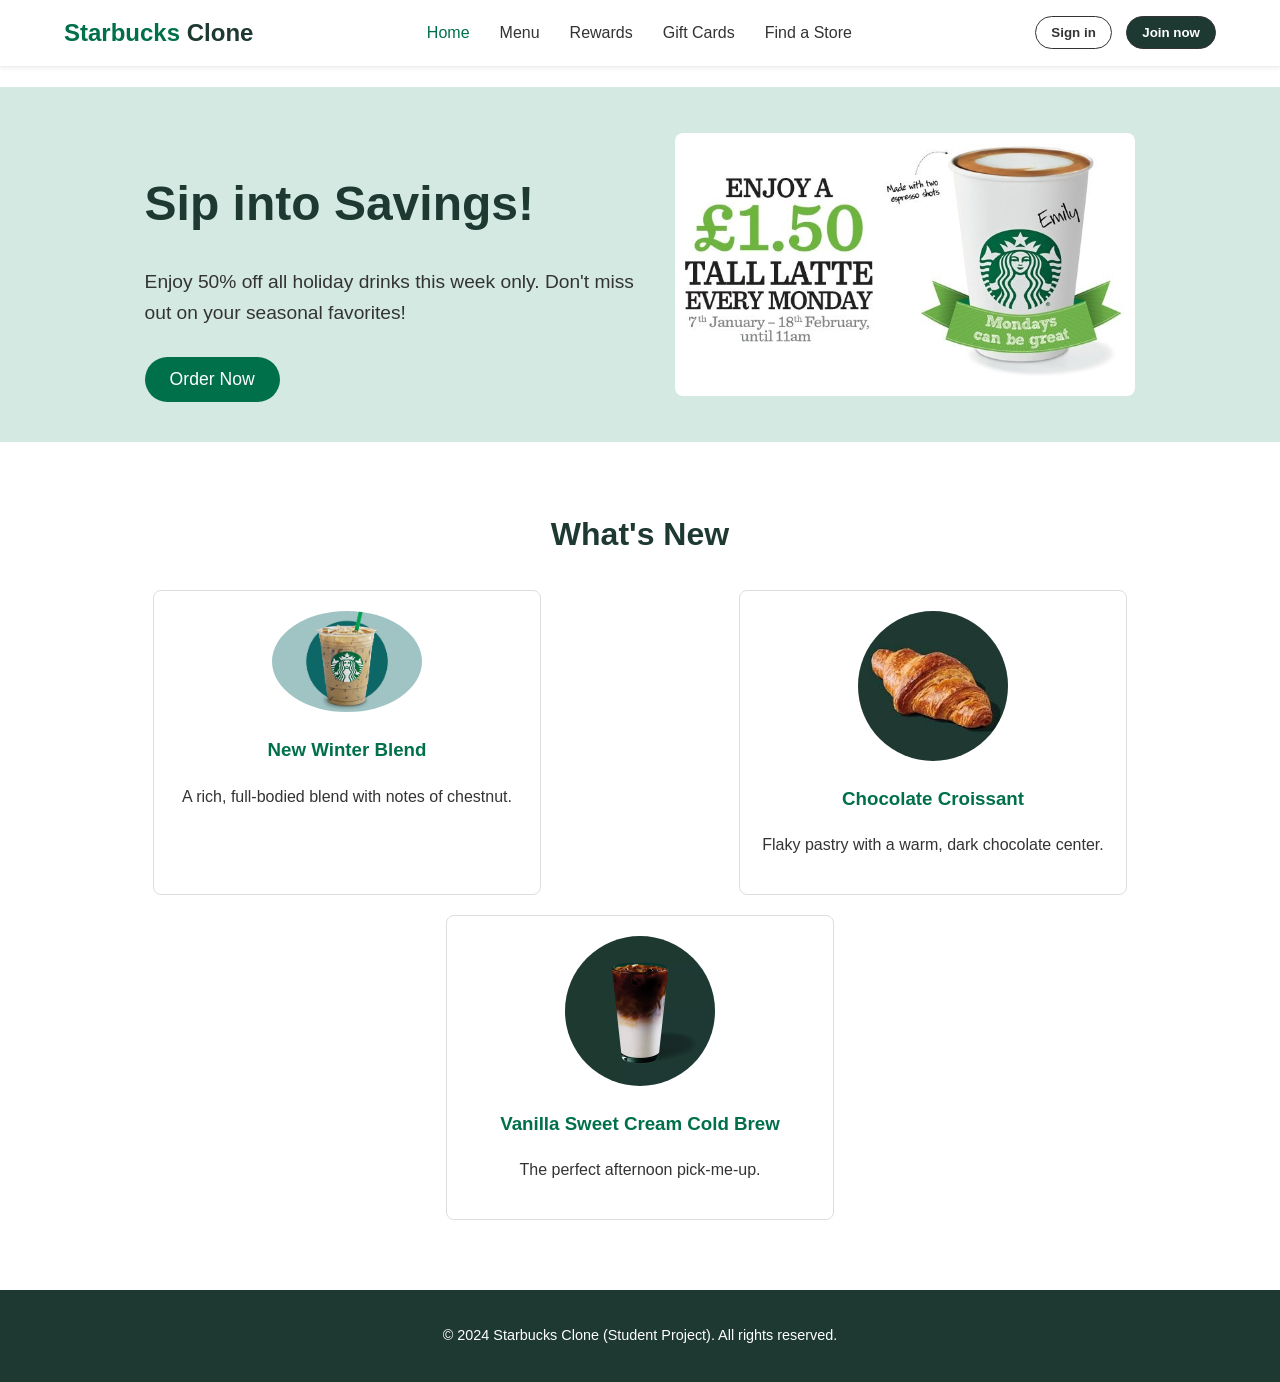
==== index.html @ e02cb658 "Initial commit  Add initial HTML structure, CSS styles, and JavaScript functionality for Starbucks C" ====
<!DOCTYPE html>
<html lang="en">
<head>
    <meta charset="UTF-8">
    <meta name="viewport" content="width=device-width, initial-scale=1.0">
    <title>Starbucks Clone - Student Project</title>
    <link rel="stylesheet" href="style.css">
</head>
<body>
    <header class="navbar">
        <div class="logo">
            <span class="starbucks-green">Starbucks</span> Clone
        </div>
        <nav>
            <ul>
                <li><a href="#" class="active">Home</a></li> 
                <li><a href="#menu-section">Menu</a></li>
                <li><a href="#rewards-info">Rewards</a></li>
                <li><a href="#">Gift Cards</a></li>
                <li><a href="#">Find a Store</a></li>
            </ul>
        </nav>
        <div class="nav-actions">
            <button class="sign-in-btn">Sign in</button>
            <button class="join-now-btn">Join now</button>
        </div>
    </header>

    <main>
        <section class="hero-section">
            <div class="hero-content">
                <h1>Sip into Savings!</h1>
                <p>Enjoy 50% off all holiday drinks this week only. Don't miss out on your seasonal favorites!</p>
                <button id="cta-button" class="cta-btn">Order Now</button>
            </div>
            <img src="images/promo.jpg" alt="Promotional Seasonal Drink">
        </section>

        <section class="product-cards-section" id="menu-section">
            <h2>What's New</h2>
            <div class="card-container">
                <div class="product-card">
                    <img src="images/coffee.jpg" alt="New Blend Coffee">
                    <h3>New Winter Blend</h3>
                    <p>A rich, full-bodied blend with notes of chestnut.</p>
                </div>
                <div class="product-card">
                    <img src="images/pastry.jpg" alt="New Pastry">
                    <h3>Chocolate Croissant</h3>
                    <p>Flaky pastry with a warm, dark chocolate center.</p>
                </div>
                <div class="product-card">
                    <img src="images/coldbrew.jpg" alt="Cold Brew">
                    <h3>Vanilla Sweet Cream Cold Brew</h3>
                    <p>The perfect afternoon pick-me-up.</p>
                </div>
            </div>
        </section>
    </main>

    <footer id="rewards-info">
        <p>&copy; 2024 Starbucks Clone (Student Project). All rights reserved.</p>
    </footer>

    <script src="script.js"></script>
</body>
</html>
---- style.css ----
/* Define Starbucks Green and some reusable variables */
:root {
    --starbucks-green: #00704A;
    --light-green: #d4e9e2;
    --dark-grey: #1e3932;
    --text-color: #333;
    --white: #ffffff;
}

/* Basic Reset and Font */
body {
    font-family: Arial, sans-serif;
    margin: 0;
    padding: 0;
    color: var(--text-color);
    background-color: var(--white);
    line-height: 1.6;
}

/* --- Navigation Bar --- */
.navbar {
    display: flex;
    justify-content: space-between;
    align-items: center;
    padding: 10px 5%;
    background-color: var(--white);
    border-bottom: 1px solid #eee;
    box-shadow: 0 2px 4px rgba(0, 0, 0, 0.05);
}

.logo {
    font-size: 1.5em;
    font-weight: bold;
    color: var(--dark-grey);
}

.starbucks-green {
    color: var(--starbucks-green);
}

nav ul {
    list-style: none;
    display: flex;
    margin: 0;
    padding: 0;
}

nav ul li a {
    text-decoration: none;
    color: var(--text-color);
    padding: 10px 15px;
    display: block;
    font-weight: 500;
}

nav ul li a:hover,
nav ul li a.active {
    color: var(--starbucks-green);
}

.nav-actions button {
    padding: 8px 15px;
    margin-left: 10px;
    border: 1px solid var(--text-color);
    border-radius: 50px; /* Pill shape */
    cursor: pointer;
    font-weight: bold;
    transition: background-color 0.3s, color 0.3s;
}

.sign-in-btn {
    background-color: var(--white);
    color: var(--text-color);
}

.join-now-btn {
    background-color: var(--dark-grey);
    color: var(--white);
    border-color: var(--dark-grey);
}

.join-now-btn:hover {
    background-color: var(--starbucks-green);
    border-color: var(--starbucks-green);
}

/* --- Hero Section --- */
.hero-section {
    background-color: var(--light-green);
    display: flex;
    justify-content: center;
    align-items: center;
    padding: 40px 5%;
    margin-top: 20px;
    text-align: center;
    /* Uses flex-direction to stack content nicely on smaller screens */
    flex-direction: row; 
    gap: 30px;
}

.hero-content {
    max-width: 500px;
    text-align: left;
}

.hero-section h1 {
    font-size: 3em;
    color: var(--dark-grey);
    margin-bottom: 0.5em;
}

.hero-section p {
    font-size: 1.2em;
    margin-bottom: 1.5em;
}

.hero-section img {
    max-width: 40%;
    height: auto;
    border-radius: 8px; /* Slightly rounded edges for the image */
}

.cta-btn {
    background-color: var(--starbucks-green);
    color: var(--white);
    padding: 12px 25px;
    border: none;
    border-radius: 50px;
    font-size: 1.1em;
    cursor: pointer;
    transition: background-color 0.3s;
}

.cta-btn:hover {
    background-color: #00563b; /* A darker green for hover */
}

/* --- Product Cards Section --- */
.product-cards-section {
    padding: 40px 5%;
    text-align: center;
}

.product-cards-section h2 {
    font-size: 2em;
    margin-bottom: 30px;
    color: var(--dark-grey);
}

.card-container {
    display: flex;
    justify-content: space-around;
    gap: 20px;
    flex-wrap: wrap; /* Allows cards to wrap on smaller screens */
}

.product-card {
    flex-basis: 30%; /* Take up about 30% of the container width */
    padding: 20px;
    border: 1px solid #ddd;
    border-radius: 8px;
    text-align: center;
    transition: box-shadow 0.3s;
}

.product-card:hover {
    box-shadow: 0 4px 8px rgba(0, 0, 0, 0.1);
}

.product-card img {
    width: 100%; /* Make image fill the card width */
    max-width: 150px;
    height: auto;
    border-radius: 50%; /* Circular images */
    margin-bottom: 15px;
}

.product-card h3 {
    color: var(--starbucks-green);
    margin-top: 0;
}

/* --- Footer --- */
footer {
    text-align: center;
    padding: 20px;
    background-color: var(--dark-grey);
    color: var(--white);
    margin-top: 30px;
    font-size: 0.9em;
}

/* --- Simple Mobile Responsiveness (Student Level) --- */
@media (max-width: 768px) {
    .navbar {
        flex-direction: column;
        text-align: center;
    }
    
    nav ul {
        margin: 10px 0;
        justify-content: center;
    }

    .nav-actions {
        margin-bottom: 10px;
    }

    .hero-section {
        flex-direction: column;
    }
    
    .hero-section img {
        max-width: 80%;
    }

    .card-container {
        flex-direction: column;
        align-items: center;
    }

    .product-card {
        flex-basis: 90%; /* Stack cards vertically */
        max-width: 300px;
    }
}
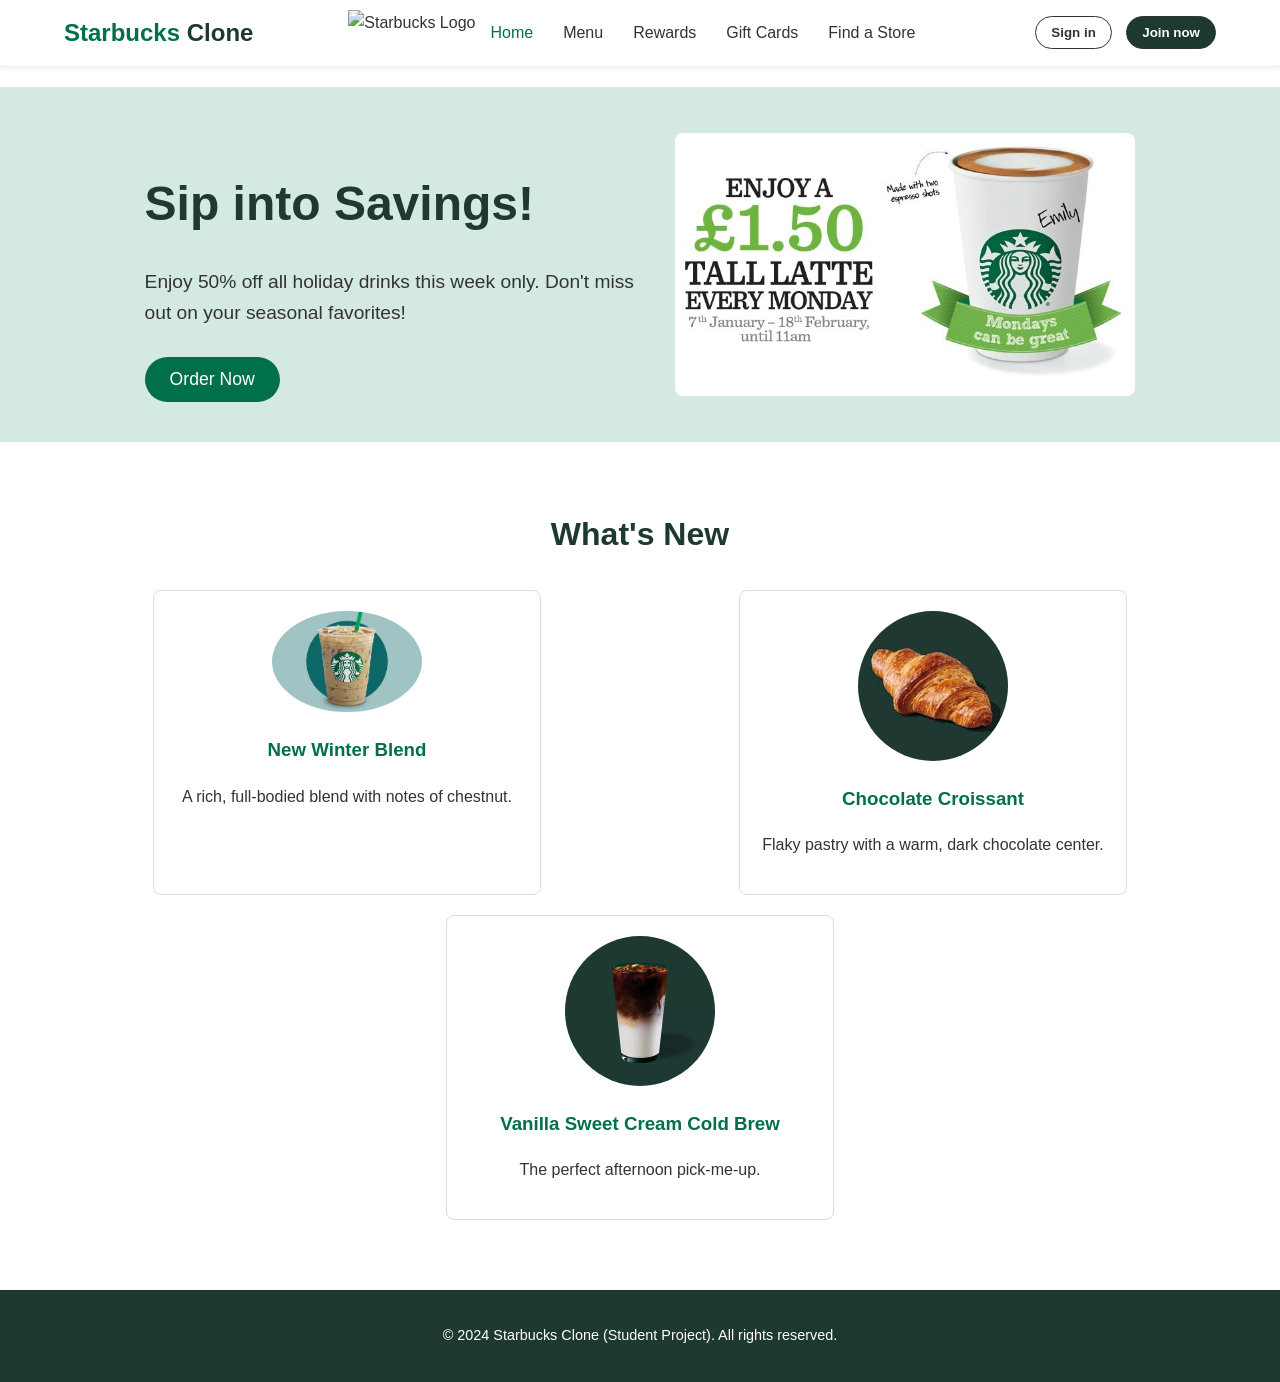
==== commit d257dc5a: "Refactor checkout and navigation pages; enhance cart functionality and UI - Updated checkout.html to" ====
--- a/index.html
+++ b/index.html
@@ -13,20 +13,25 @@
         </div>
         <nav>
             <ul>
-                <li><a href="#" class="active">Home</a></li> 
-                <li><a href="#menu-section">Menu</a></li>
-                <li><a href="#rewards-info">Rewards</a></li>
-                <li><a href="#">Gift Cards</a></li>
-                <li><a href="#">Find a Store</a></li>
+                <li><img src="images/starbucks-logo.png" alt="Starbucks Logo" class="logo-img"></li>
+                <li><a href="index.html" class="active">Home</a></li> 
+                <li><a href="menu.html">Menu</a></li>
+                <!-- NEW LINKS -->
+                <li><a href="rewards.html">Rewards</a></li>
+                <li><a href="giftcards.html">Gift Cards</a></li>
+                <li><a href="findastore.html">Find a Store</a></li>
             </ul>
         </nav>
         <div class="nav-actions">
-            <button class="sign-in-btn">Sign in</button>
-            <button class="join-now-btn">Join now</button>
+            <!-- NEW BUTTON LINKS -->
+            <button class="sign-in-btn" onclick="window.location.href='signin.html'">Sign in</button>
+            <button class="join-now-btn" onclick="window.location.href='signin.html'">Join now</button>
         </div>
     </header>
 
+    <!-- Main Content Area -->
     <main>
+        <!-- Hero Section -->
         <section class="hero-section">
             <div class="hero-content">
                 <h1>Sip into Savings!</h1>
@@ -36,7 +41,8 @@
             <img src="images/promo.jpg" alt="Promotional Seasonal Drink">
         </section>
 
-        <section class="product-cards-section" id="menu-section">
+        <!-- Product Cards Section (Kept here as a "What's New" feature) -->
+        <section class="product-cards-section">
             <h2>What's New</h2>
             <div class="card-container">
                 <div class="product-card">
@@ -58,7 +64,8 @@
         </section>
     </main>
 
-    <footer id="rewards-info">
+    <!-- Footer -->
+    <footer>
         <p>&copy; 2024 Starbucks Clone (Student Project). All rights reserved.</p>
     </footer>
 
--- a/style.css
+++ b/style.css
@@ -5,6 +5,7 @@
     --dark-grey: #1e3932;
     --text-color: #333;
     --white: #ffffff;
+    --cart-button-color: #f00; /* Red for emphasis */
 }
 
 /* Basic Reset and Font */
@@ -15,6 +16,7 @@
     color: var(--text-color);
     background-color: var(--white);
     line-height: 1.6;
+    scroll-behavior: smooth; 
 }
 
 /* --- Navigation Bar --- */
@@ -43,6 +45,10 @@
     display: flex;
     margin: 0;
     padding: 0;
+}
+
+nav ul li {
+    position: relative; /* Needed for cart counter positioning */
 }
 
 nav ul li a {
@@ -58,6 +64,24 @@
     color: var(--starbucks-green);
 }
 
+/* --- NEW: Cart Counter Badge --- */
+.cart-counter {
+    position: absolute;
+    top: 5px;
+    right: 5px;
+    background-color: #cc0000; /* Red */
+    color: white;
+    font-size: 0.7em;
+    font-weight: bold;
+    padding: 2px 6px;
+    border-radius: 50%;
+    line-height: 1;
+    min-width: 15px;
+    text-align: center;
+    transform: translate(50%, -50%);
+    display: none; /* Hide by default, shown by JS when count > 0 */
+}
+
 .nav-actions button {
     padding: 8px 15px;
     margin-left: 10px;
@@ -93,7 +117,6 @@
     padding: 40px 5%;
     margin-top: 20px;
     text-align: center;
-    /* Uses flex-direction to stack content nicely on smaller screens */
     flex-direction: row; 
     gap: 30px;
 }
@@ -151,27 +174,28 @@
     display: flex;
     justify-content: space-around;
     gap: 20px;
-    flex-wrap: wrap; /* Allows cards to wrap on smaller screens */
+    flex-wrap: wrap; 
 }
 
 .product-card {
-    flex-basis: 30%; /* Take up about 30% of the container width */
+    flex-basis: 30%; 
     padding: 20px;
     border: 1px solid #ddd;
     border-radius: 8px;
     text-align: center;
-    transition: box-shadow 0.3s;
+    transition: box-shadow 0.3s, transform 0.3s; /* Added transform for hover */
 }
 
 .product-card:hover {
-    box-shadow: 0 4px 8px rgba(0, 0, 0, 0.1);
+    box-shadow: 0 8px 16px rgba(0, 0, 0, 0.1);
+    transform: translateY(-5px); /* Added lift on hover */
 }
 
 .product-card img {
-    width: 100%; /* Make image fill the card width */
+    width: 100%; 
     max-width: 150px;
     height: auto;
-    border-radius: 50%; /* Circular images */
+    border-radius: 50%; 
     margin-bottom: 15px;
 }
 
@@ -179,6 +203,117 @@
     color: var(--starbucks-green);
     margin-top: 0;
 }
+
+/* --- Menu Specific Styles --- */
+.add-to-cart-btn {
+    background-color: var(--starbucks-green);
+    color: var(--white);
+    padding: 8px 15px;
+    border: none;
+    border-radius: 50px;
+    font-weight: bold;
+    cursor: pointer;
+    transition: background-color 0.3s;
+    margin-left: 15px;
+}
+
+.add-to-cart-btn:hover {
+    background-color: var(--dark-grey);
+}
+
+/* --- Checkout Specific Styles (Updated) --- */
+.order-item-detail {
+    display: grid;
+    grid-template-columns: 2fr 1fr 1fr 50px; /* Item Name | Price | Quantity Controls | Remove Button */
+    align-items: center;
+    padding: 12px 0;
+    border-bottom: 1px dotted #ccc;
+}
+.order-item-detail span {
+    padding-right: 15px;
+}
+
+.quantity-controls {
+    display: flex;
+    align-items: center;
+    justify-content: flex-start;
+    gap: 5px;
+}
+
+.quantity-controls button, .remove-btn {
+    background-color: var(--starbucks-green);
+    color: white;
+    border: none;
+    border-radius: 4px;
+    padding: 5px 8px;
+    cursor: pointer;
+    font-weight: bold;
+    line-height: 1;
+    transition: background-color 0.2s;
+}
+
+.quantity-controls button:hover {
+    background-color: #00563b;
+}
+
+.remove-btn {
+    background-color: #cc0000;
+    font-size: 0.9em;
+    padding: 5px 10px;
+}
+.remove-btn:hover {
+    background-color: #a00;
+}
+
+/* --- NEW: Custom Modal for Confirmation/Alerts --- */
+.modal-overlay {
+    position: fixed;
+    top: 0;
+    left: 0;
+    width: 100%;
+    height: 100%;
+    background-color: rgba(0, 0, 0, 0.5);
+    display: none; /* Hidden by default */
+    justify-content: center;
+    align-items: center;
+    z-index: 1000;
+    opacity: 0;
+    transition: opacity 0.3s ease-in-out;
+}
+
+.modal-content {
+    background-color: var(--white);
+    padding: 30px;
+    border-radius: 12px;
+    box-shadow: 0 10px 30px rgba(0, 0, 0, 0.2);
+    text-align: center;
+    max-width: 400px;
+    transform: scale(0.9);
+    transition: transform 0.3s ease-in-out;
+}
+
+.modal-content.success {
+    border-top: 5px solid var(--starbucks-green);
+}
+.modal-content.error {
+    border-top: 5px solid #cc0000;
+}
+
+.modal-content h3 {
+    color: var(--dark-grey);
+    margin-top: 0;
+}
+
+/* Class added by JS to show the modal */
+.modal-overlay.visible {
+    display: flex;
+    opacity: 1;
+}
+
+.modal-overlay.visible .modal-content {
+    transform: scale(1);
+}
+
 
 /* --- Footer --- */
 footer {
@@ -220,7 +355,20 @@
     }
 
     .product-card {
-        flex-basis: 90%; /* Stack cards vertically */
+        flex-basis: 90%; 
         max-width: 300px;
     }
+    
+    /* Responsive checkout layout */
+    .order-item-detail {
+        grid-template-columns: 1.5fr 1fr 1fr;
+        font-size: 0.9em;
+    }
+    .order-item-detail .remove-btn {
+        grid-column: 3 / 4;
+        justify-self: end;
+    }
+    .order-item-detail span:nth-child(2) { /* Price column */
+        display: none; /* Hide price on mobile for simplicity */
+    }
 }
